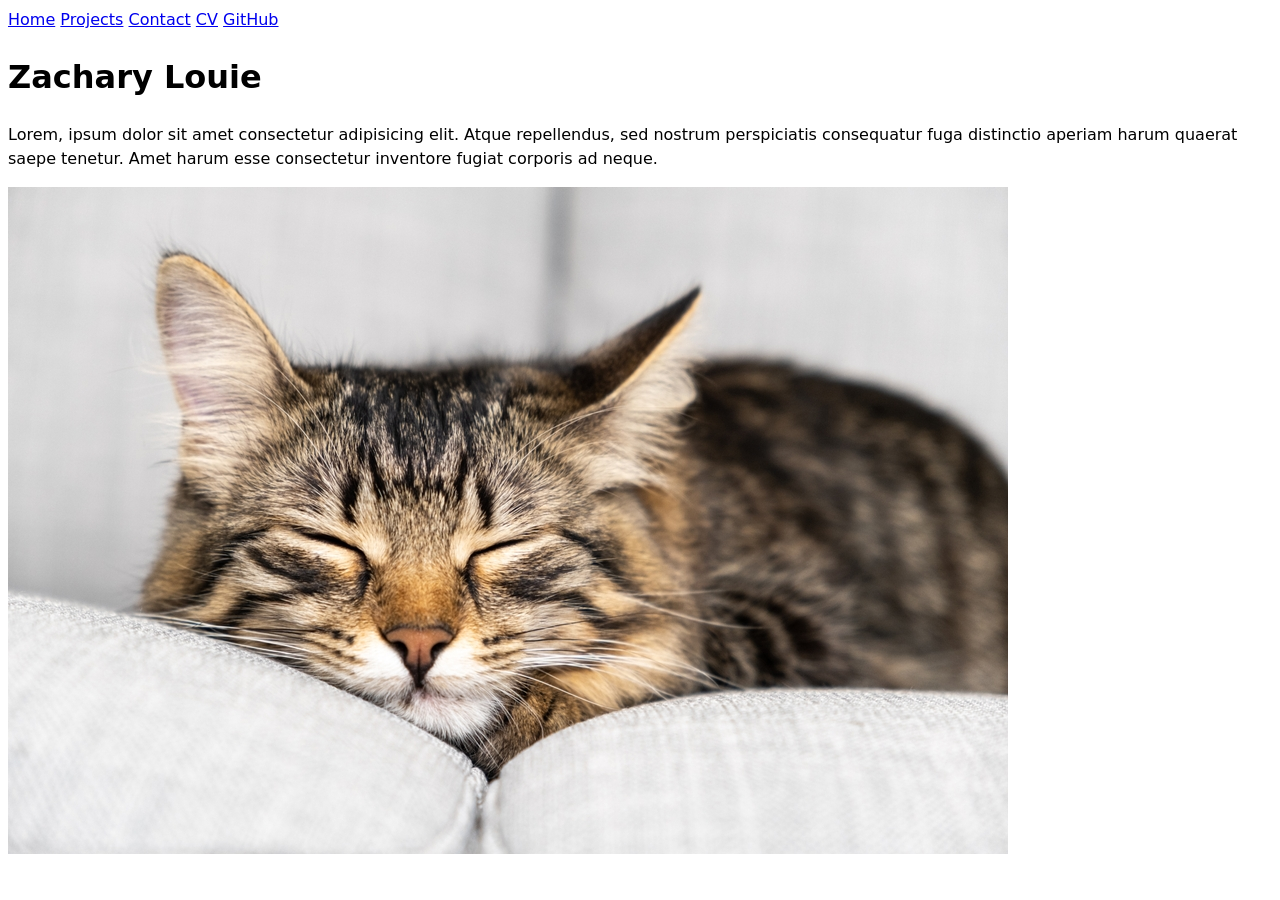
==== index.html @ e70570ea "contact, cv, and project pages + edits to the homepage" ====
<!DOCTYPE html>
<html lang="en">
<head >
    <meta charset="UTF-8">
    <meta name="viewport" content="width=device-width, initial-scale=1.0">
    <title>Zachary Louie: Personal site and portfolio</title>
    <link rel="stylesheet" href="style.css">
</head>
<nav>
  <a href=".">Home</a>
  <a href="projects/">Projects</a>
  <a href="contact/">Contact</a>
  <a href="cv/">CV</a>
  <a href="https://github.com/YOUR_USERNAME" target="_blank">GitHub</a>
</nav>
<body>
    <h1>Zachary Louie</h1>
    <p> Lorem, ipsum dolor sit amet consectetur adipisicing elit. Atque repellendus, sed nostrum perspiciatis consequatur fuga distinctio aperiam harum quaerat saepe tenetur. Amet harum esse consectetur inventore fugiat corporis ad neque.</p>
    <img src= "images/sleeping-cat.jpg"> 
</body>
</html>
---- style.css ----
body {
  /* Set line height to 1.5 times the font size
	   and use the OS’s UI font as the website font
	 */
  font: 100%/1.5 system-ui;
}
img {
  max-width: 100%;
  height: auto;
}
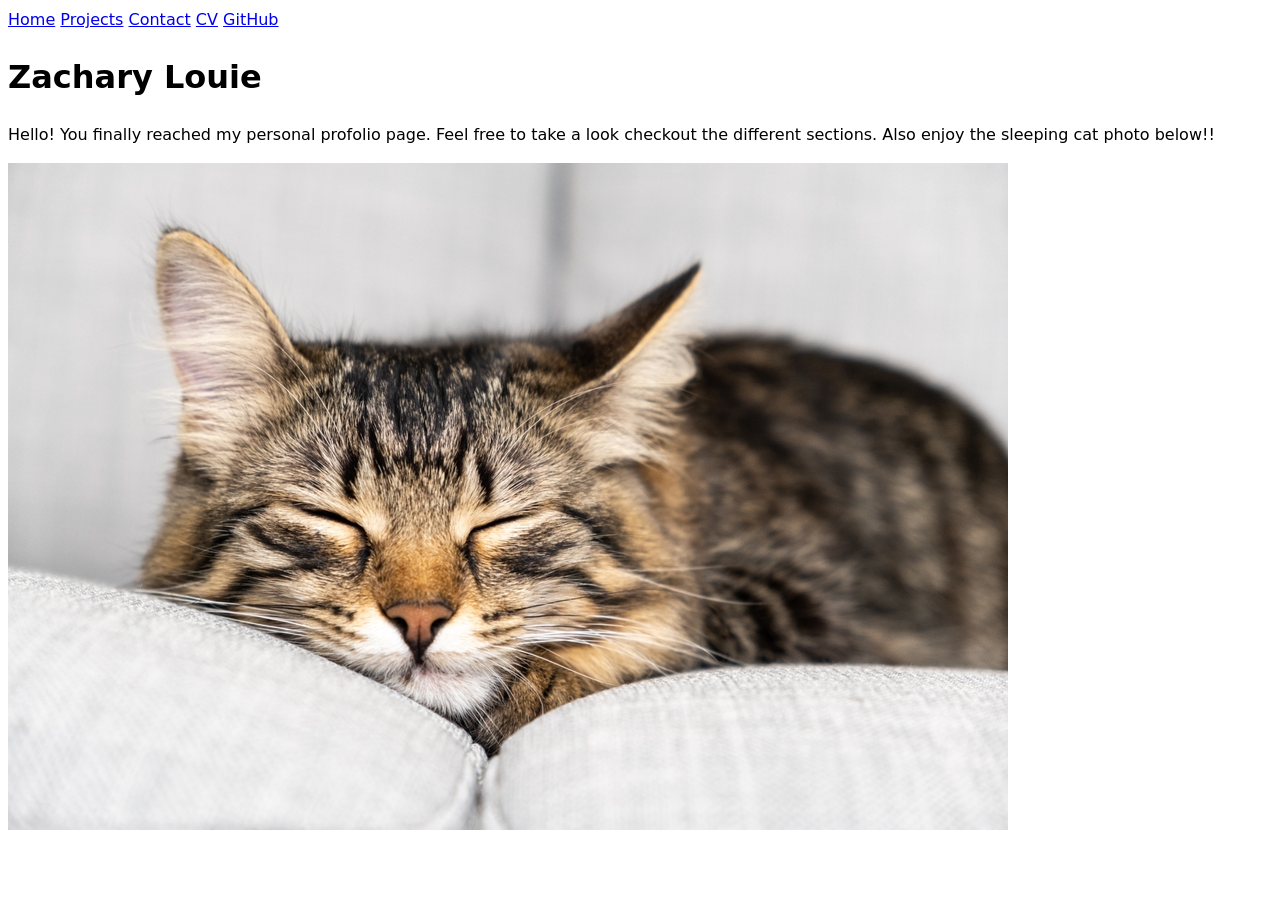
==== commit b5ed5106: "edit the description on the homepage" ====
--- a/index.html
+++ b/index.html
@@ -11,11 +11,11 @@
   <a href="projects/">Projects</a>
   <a href="contact/">Contact</a>
   <a href="cv/">CV</a>
-  <a href="https://github.com/YOUR_USERNAME" target="_blank">GitHub</a>
+  <a href="https://github.com/zlouie" target="_blank">GitHub</a>
 </nav>
 <body>
     <h1>Zachary Louie</h1>
-    <p> Lorem, ipsum dolor sit amet consectetur adipisicing elit. Atque repellendus, sed nostrum perspiciatis consequatur fuga distinctio aperiam harum quaerat saepe tenetur. Amet harum esse consectetur inventore fugiat corporis ad neque.</p>
+    <p> Hello! You finally reached my personal profolio page. Feel free to take a look checkout the different sections. Also enjoy the sleeping cat photo below!!</p>
     <img src= "images/sleeping-cat.jpg"> 
 </body>
 </html>
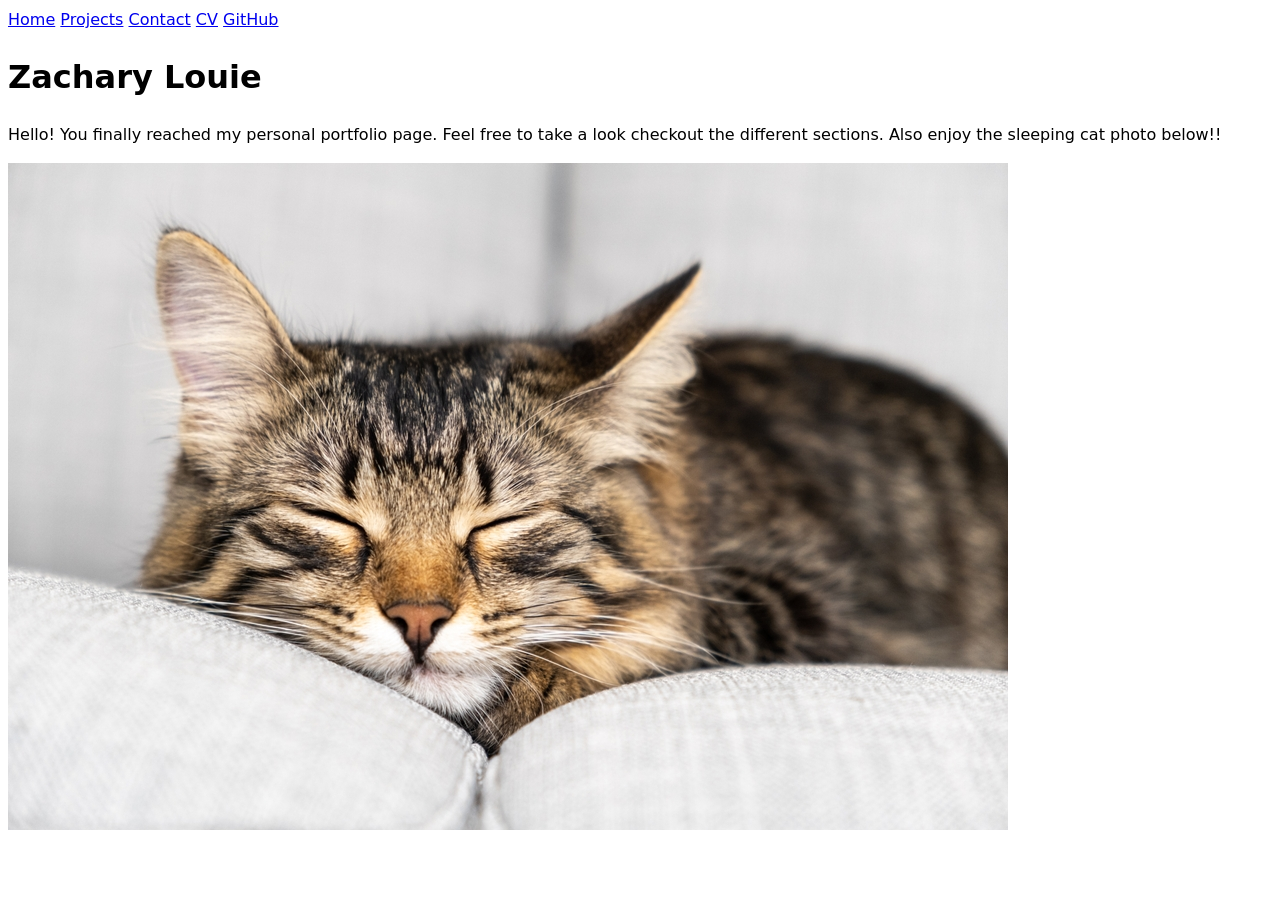
==== commit 814ae320: "fix small typo" ====
--- a/index.html
+++ b/index.html
@@ -15,7 +15,7 @@
 </nav>
 <body>
     <h1>Zachary Louie</h1>
-    <p> Hello! You finally reached my personal profolio page. Feel free to take a look checkout the different sections. Also enjoy the sleeping cat photo below!!</p>
+    <p> Hello! You finally reached my personal portfolio page. Feel free to take a look checkout the different sections. Also enjoy the sleeping cat photo below!!</p>
     <img src= "images/sleeping-cat.jpg"> 
 </body>
 </html>
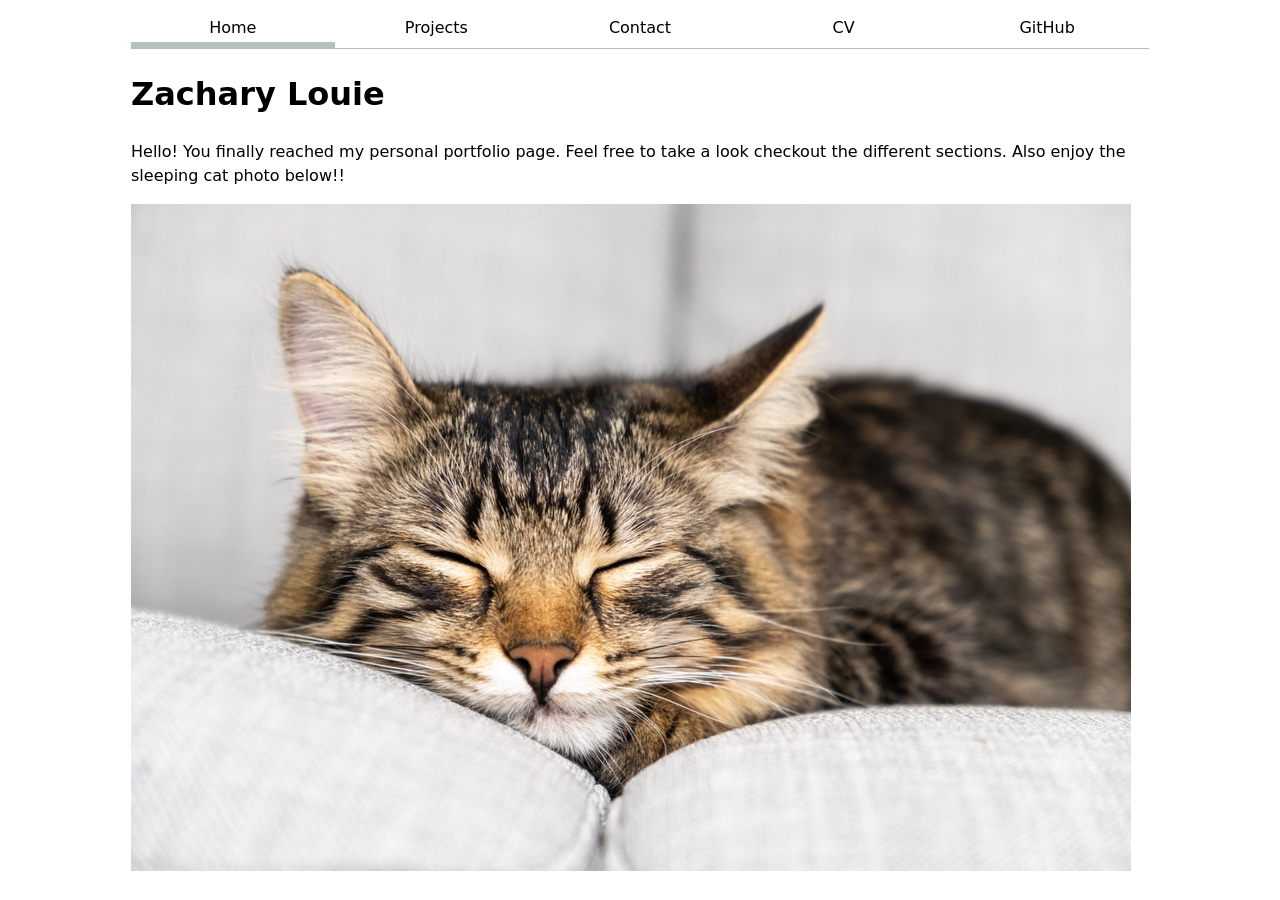
==== commit f947bca3: "change class to current for all pages" ====
--- a/index.html
+++ b/index.html
@@ -7,7 +7,7 @@
     <link rel="stylesheet" href="style.css">
 </head>
 <nav>
-  <a href=".">Home</a>
+  <a href="." class="current">Home</a>
   <a href="projects/">Projects</a>
   <a href="contact/">Contact</a>
   <a href="cv/">CV</a>
--- a/style.css
+++ b/style.css
@@ -3,8 +3,50 @@
 	   and use the OS’s UI font as the website font
 	 */
   font: 100%/1.5 system-ui;
+  max-width: 100ch;
+  margin-inline: max(1em, (100% - 100ch) / 2);
 }
 img {
   max-width: 100%;
   height: auto;
+}
+
+:root {
+  --color-accent: oklch(65% 50% 0);
+  accent-color: var(--color-accent);
+}
+
+body {
+  font: 100%/1.5 system-ui;
+  max-width: 100ch;
+  margin-inline: max(1em, (100% - 100ch) / 2);
+}
+
+img {
+  max-width: 100%;
+  height: auto;
+}
+
+nav {
+  display: flex;
+  margin-bottom: 1em;
+  border-bottom: 1px solid oklch(80% 3% 200);
+}
+
+nav a {
+  flex: 1;
+  text-decoration: none;
+  color: inherit;
+  text-align: center;
+  padding: 0.5em;
+}
+
+nav a.current {
+  border-bottom: 0.4em solid oklch(80% 3% 200);
+  padding-bottom: 0.1em;
+}
+
+nav a:hover {
+  border-bottom: 0.4em solid var(--color-accent);
+  background-color: oklch(from var(--color-accent) 95% 5% h);
 }
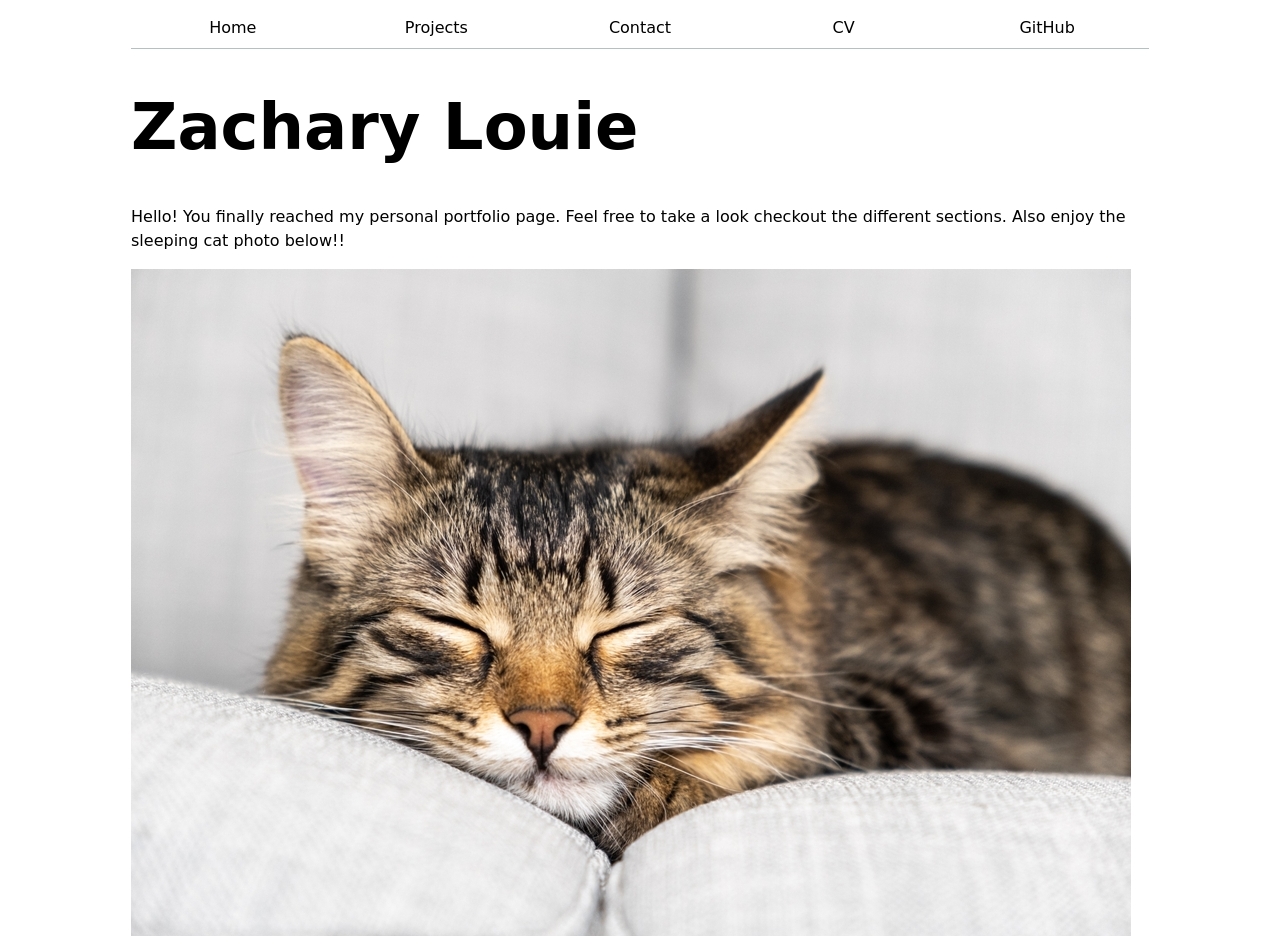
==== commit 754975d3: "add global.js with automatic nav" ====
--- a/index.html
+++ b/index.html
@@ -5,14 +5,8 @@
     <meta name="viewport" content="width=device-width, initial-scale=1.0">
     <title>Zachary Louie: Personal site and portfolio</title>
     <link rel="stylesheet" href="style.css">
+    <script src="global.js" type="module"></script>
 </head>
-<nav>
-  <a href="." class="current">Home</a>
-  <a href="projects/">Projects</a>
-  <a href="contact/">Contact</a>
-  <a href="cv/">CV</a>
-  <a href="https://github.com/zlouie" target="_blank">GitHub</a>
-</nav>
 <body>
     <h1>Zachary Louie</h1>
     <p> Hello! You finally reached my personal portfolio page. Feel free to take a look checkout the different sections. Also enjoy the sleeping cat photo below!!</p>
--- a/style.css
+++ b/style.css
@@ -49,4 +49,74 @@
 nav a:hover {
   border-bottom: 0.4em solid var(--color-accent);
   background-color: oklch(from var(--color-accent) 95% 5% h);
+}
+
+/* My Contact form */
+form {
+  display: grid;
+  grid-template-columns: auto 1fr;
+  gap: 1em;
+}
+
+form label {
+  display: grid;
+  grid-template-columns: subgrid;
+  grid-column: 1 / -1;
+}
+
+form input,
+form textarea,
+form button {
+  font: inherit;
+  box-sizing: border-box;
+  width: 100%;
+}
+
+form button {
+  grid-column: 1 / -1;
+}
+
+.projects {
+  display: grid;
+  grid-template-columns: repeat(auto-fill, minmax(15em, 1fr));
+  gap: 1em;
+  margin: 0;
+}
+
+.projects article {
+  display: grid;
+  grid-template-rows: subgrid;
+  grid-row: span 3;
+}
+
+.projects article h2 {
+  margin: 0;
+}
+
+h1 {
+  font-size: 400%;
+}
+
+h1, h2, h3, h4, h5, h6 {
+  line-height: 1.1;
+  text-wrap: balance;
+}
+
+.cv section {
+  border-bottom: 1px solid oklch(80% 3% 200);
+  margin-bottom: 1em;
+  padding-bottom: 1em;
+}
+
+.cv h2 {
+  color: var(--color-accent);
+}
+
+.cv article {
+  margin-bottom: 1em;
+}
+
+.cv time {
+  color: oklch(50% 3% 200);
+  font-size: 0.9em;
 }
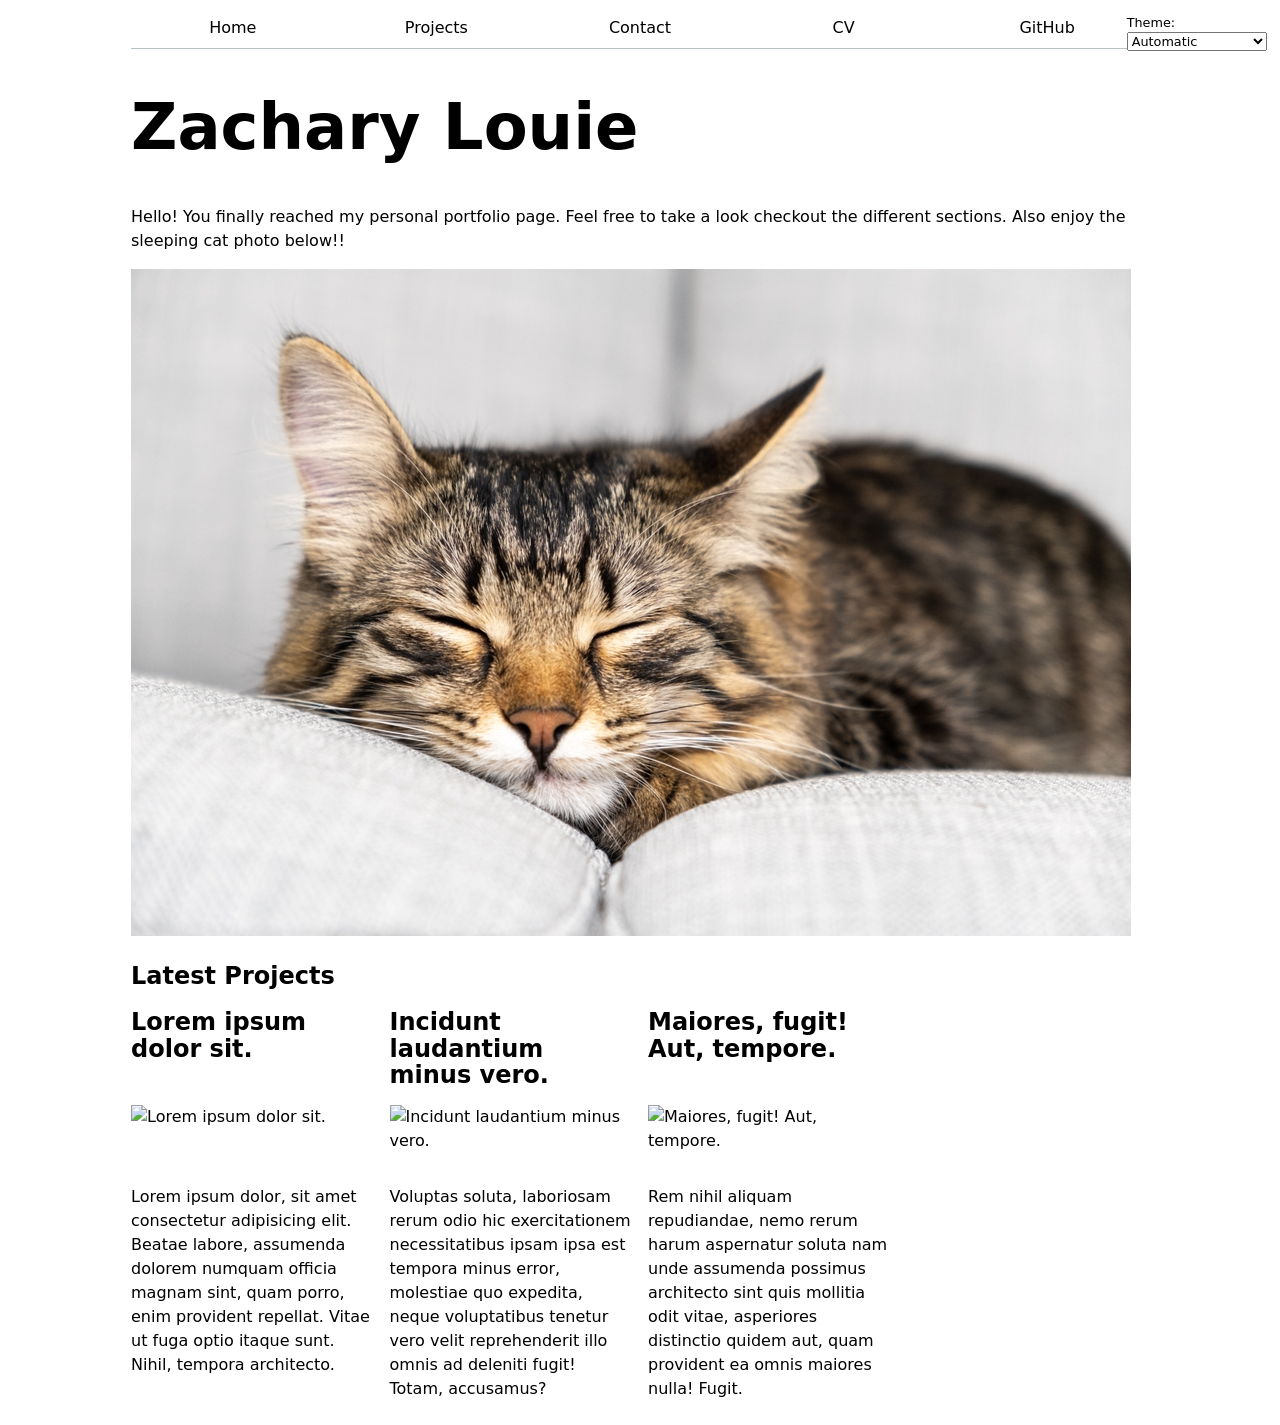
==== commit e1d2f632: "display 3 latest projects on the homepage" ====
--- a/index.html
+++ b/index.html
@@ -6,10 +6,16 @@
     <title>Zachary Louie: Personal site and portfolio</title>
     <link rel="stylesheet" href="style.css">
     <script src="global.js" type="module"></script>
+    <script src="index.js" type="module" defer></script>
 </head>
 <body>
     <h1>Zachary Louie</h1>
     <p> Hello! You finally reached my personal portfolio page. Feel free to take a look checkout the different sections. Also enjoy the sleeping cat photo below!!</p>
     <img src= "images/sleeping-cat.jpg"> 
+
+    <h2>Latest Projects</h2>
+    <div class="projects">
+
+    </div>
 </body>
 </html>
--- a/style.css
+++ b/style.css
@@ -1,22 +1,7 @@
 body {
   /* Set line height to 1.5 times the font size
-	   and use the OS’s UI font as the website font
-	 */
-  font: 100%/1.5 system-ui;
-  max-width: 100ch;
-  margin-inline: max(1em, (100% - 100ch) / 2);
-}
-img {
-  max-width: 100%;
-  height: auto;
-}
-
-:root {
-  --color-accent: oklch(65% 50% 0);
-  accent-color: var(--color-accent);
-}
-
-body {
+     and use the OS's UI font as the website font
+   */
   font: 100%/1.5 system-ui;
   max-width: 100ch;
   margin-inline: max(1em, (100% - 100ch) / 2);
@@ -27,10 +12,17 @@
   height: auto;
 }
 
+:root {
+  color-scheme: light dark;
+  --color-accent: oklch(65% 50% 0);
+  accent-color: var(--color-accent);
+}
+
 nav {
+  --border-color: oklch(50% 10% 200 / 40%);
   display: flex;
   margin-bottom: 1em;
-  border-bottom: 1px solid oklch(80% 3% 200);
+  border-bottom: 1px solid var(--border-color);
 }
 
 nav a {
@@ -42,16 +34,16 @@
 }
 
 nav a.current {
-  border-bottom: 0.4em solid oklch(80% 3% 200);
+  border-bottom: 0.4em solid var(--border-color);
   padding-bottom: 0.1em;
 }
 
 nav a:hover {
   border-bottom: 0.4em solid var(--color-accent);
-  background-color: oklch(from var(--color-accent) 95% 5% h);
+  background-color: color-mix(in oklch, var(--color-accent), canvas 85%);
 }
 
-/* My Contact form */
+/* Contact form */
 form {
   display: grid;
   grid-template-columns: auto 1fr;
@@ -66,7 +58,8 @@
 
 form input,
 form textarea,
-form button {
+form button,
+select {
   font: inherit;
   box-sizing: border-box;
   width: 100%;
@@ -76,6 +69,7 @@
   grid-column: 1 / -1;
 }
 
+/* Projects page */
 .projects {
   display: grid;
   grid-template-columns: repeat(auto-fill, minmax(15em, 1fr));
@@ -93,6 +87,7 @@
   margin: 0;
 }
 
+/* Headings */
 h1 {
   font-size: 400%;
 }
@@ -102,6 +97,7 @@
   text-wrap: balance;
 }
 
+/* CV page */
 .cv section {
   border-bottom: 1px solid oklch(80% 3% 200);
   margin-bottom: 1em;
@@ -119,4 +115,12 @@
 .cv time {
   color: oklch(50% 3% 200);
   font-size: 0.9em;
+}
+
+/* Color scheme switcher */
+.color-scheme {
+  position: absolute;
+  top: 1em;
+  right: 1em;
+  font-size: 80%;
 }
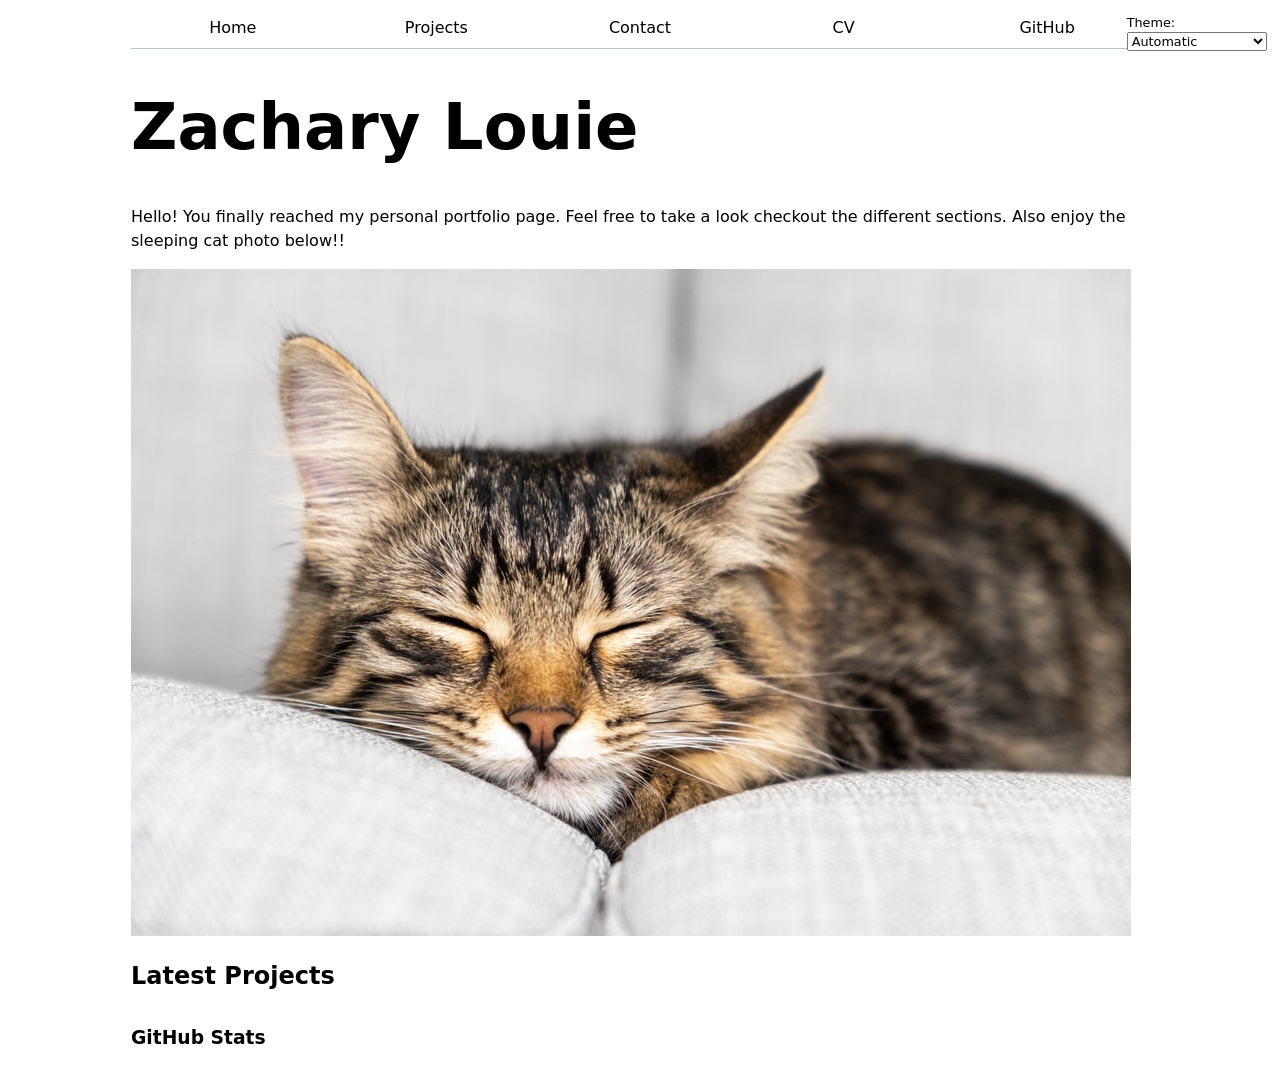
==== commit 69bed88b: "add a github profile counter, updated the dates for projects" ====
--- a/index.html
+++ b/index.html
@@ -15,7 +15,8 @@
 
     <h2>Latest Projects</h2>
     <div class="projects">
-
     </div>
+    <h3>GitHub Stats</h3>
+    <div id="profile-stats"></div>
 </body>
 </html>
--- a/style.css
+++ b/style.css
@@ -123,4 +123,18 @@
   top: 1em;
   right: 1em;
   font-size: 80%;
+}
+
+/* Github Profile Stats*/
+#profile-stats dl {
+  display: grid;
+  grid-template-columns: repeat(4, 1fr);
+}
+
+#profile-stats dt {
+  grid-row: 1;
+}
+
+#profile-stats dd {
+  grid-row: 2;
 }
